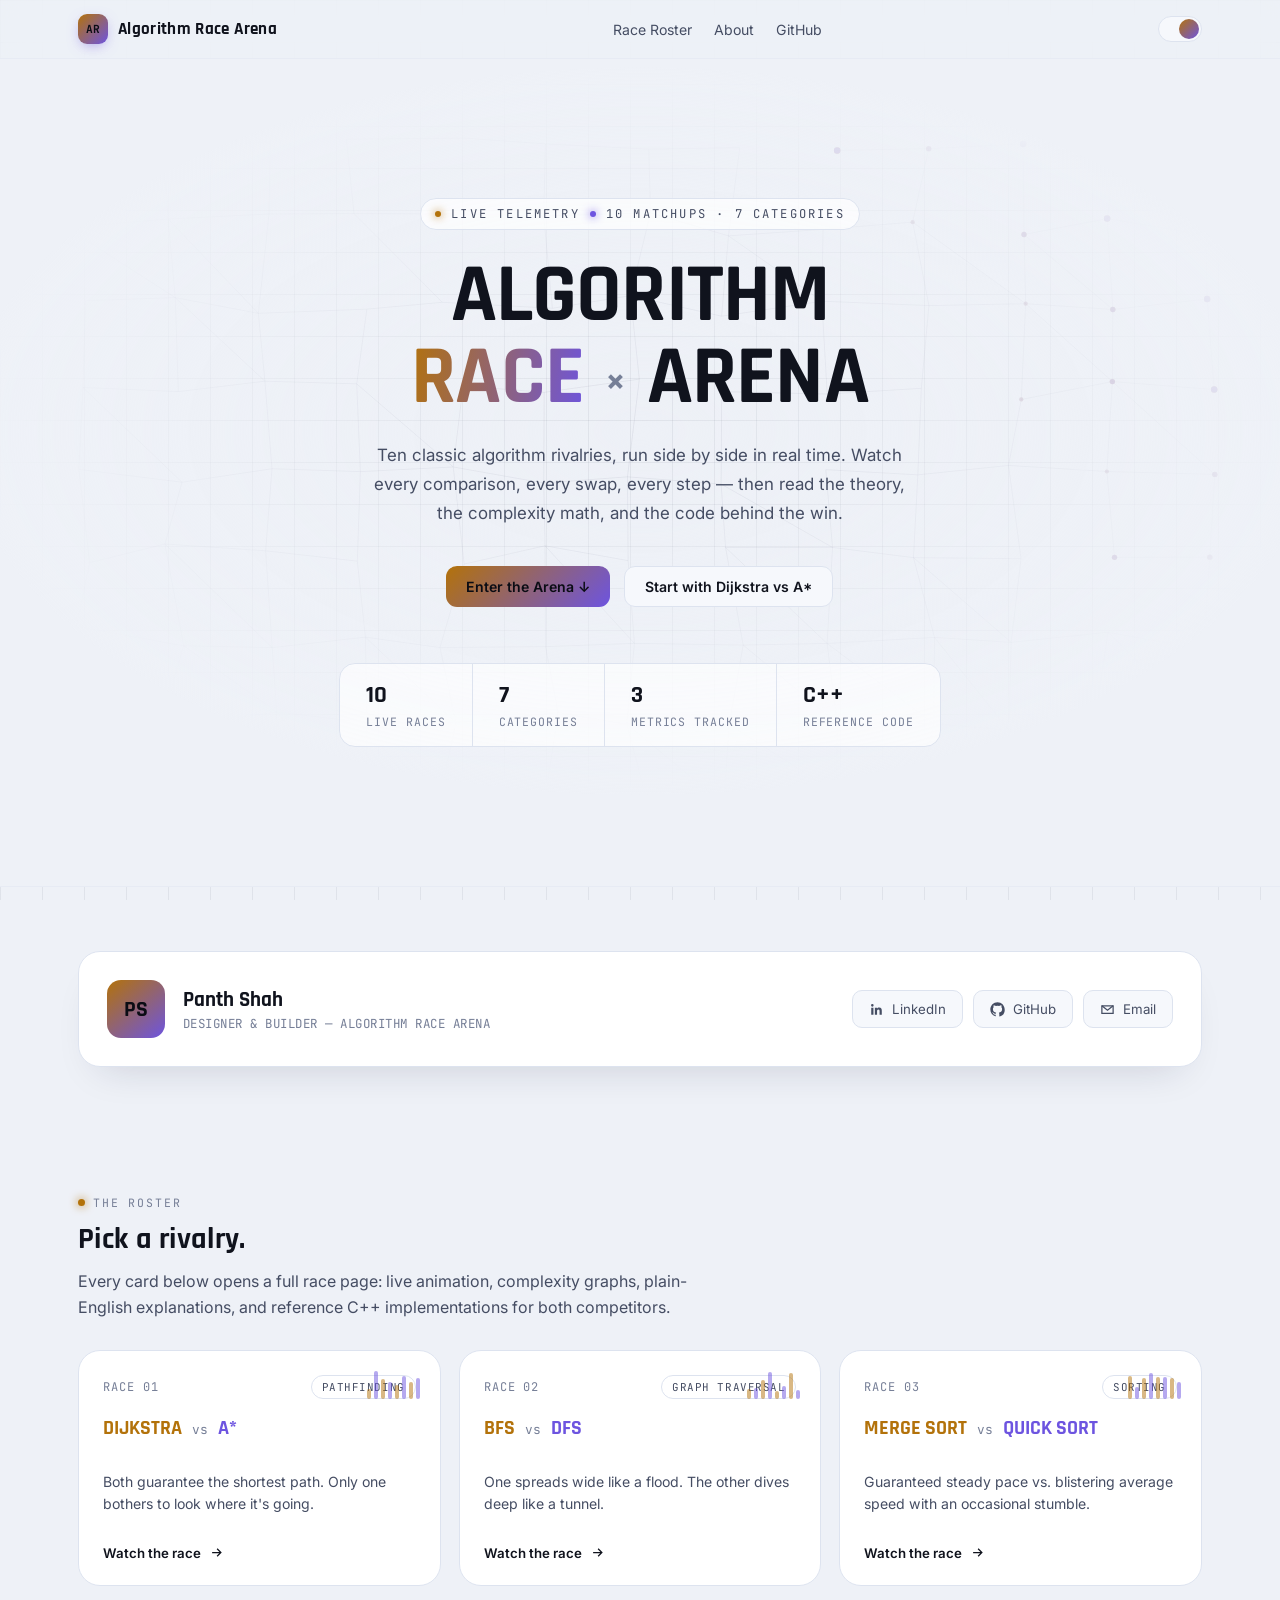
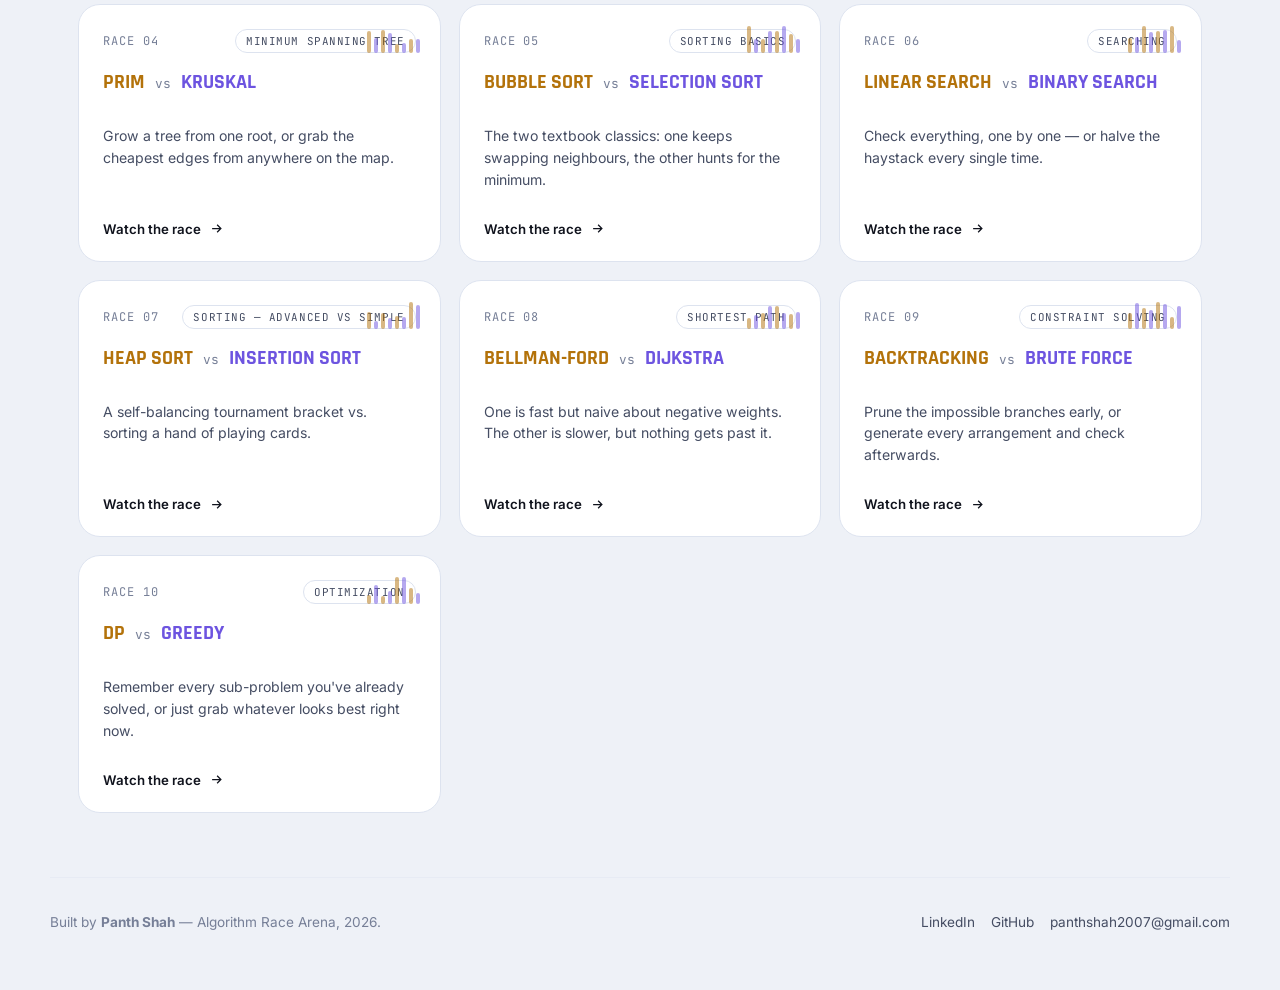
==== index.html @ 22760af7 "Add files via upload" ====
<!DOCTYPE html>
<html lang="en">
<head>
<meta charset="UTF-8">
<meta name="viewport" content="width=device-width, initial-scale=1.0">
<title>Algorithm Race Arena — Panth Shah</title>
<meta name="description" content="Watch classic algorithms race head-to-head — animated, timed, and explained. Built by Panth Shah.">
<link rel="icon" href="data:image/svg+xml,<svg xmlns=%22http://www.w3.org/2000/svg%22 viewBox=%220 0 100 100%22><text y=%22.9em%22 font-size=%2290%22>🏁</text></svg>">
<link rel="stylesheet" href="style.css">
<link rel="stylesheet" href="landing.css">
</head>
<body>

<nav class="topnav">
  <div class="topnav-inner">
    <div class="brand"><span class="brand-mark">AR</span> Algorithm Race Arena</div>
    <div class="nav-links">
      <a href="#roster">Race Roster</a>
      <a href="#about">About</a>
      <a href="https://github.com/PanthShah2007" target="_blank" rel="noopener">GitHub</a>
    </div>
    <button class="theme-toggle" data-theme-toggle aria-label="Toggle light/dark theme"></button>
  </div>
</nav>

<header class="hero">
  <canvas id="heroGraph" class="hero-canvas"></canvas>
  <div class="hero-fade"></div>
  <div class="hero-content">
    <div class="hero-eyebrow"><span class="dot-a"></span> LIVE TELEMETRY <span class="dot-b"></span> 10 MATCHUPS · 7 CATEGORIES</div>
    <h1>Algorithm<br><span class="grad">Race</span> <span class="vs">×</span> Arena</h1>
    <p class="hero-sub">Ten classic algorithm rivalries, run side by side in real time. Watch every comparison, every swap, every step — then read the theory, the complexity math, and the code behind the win.</p>
    <div class="hero-actions">
      <a href="#roster" class="btn btn-primary">Enter the Arena ↓</a>
      <a href="race.html?id=dijkstra-astar" class="btn">Start with Dijkstra vs A*</a>
    </div>
    <div class="hero-stats">
      <div class="stat"><b>10</b><span>Live Races</span></div>
      <div class="stat"><b>7</b><span>Categories</span></div>
      <div class="stat"><b>3</b><span>Metrics Tracked</span></div>
      <div class="stat"><b>C++</b><span>Reference Code</span></div>
    </div>
  </div>
</header>

<main class="shell">

  <section class="section" id="about">
    <div class="panel panel-pad pilot-card">
      <div class="pilot-id">
        <div class="pilot-avatar">PS</div>
        <div>
          <div class="pilot-name">Panth Shah</div>
          <div class="pilot-role">DESIGNER &amp; BUILDER — ALGORITHM RACE ARENA</div>
        </div>
      </div>
      <div class="pilot-links">
        <a href="https://www.linkedin.com/in/panth-shah-445144389" target="_blank" rel="noopener">
          <svg viewBox="0 0 24 24" fill="currentColor"><path d="M20.45 20.45h-3.55v-5.57c0-1.33-.02-3.03-1.85-3.03-1.86 0-2.14 1.45-2.14 2.94v5.66H9.36V9h3.41v1.56h.05c.47-.9 1.63-1.85 3.36-1.85 3.6 0 4.27 2.37 4.27 5.45v6.29zM5.34 7.43a2.06 2.06 0 1 1 0-4.12 2.06 2.06 0 0 1 0 4.12zM7.12 20.45H3.56V9h3.56v11.45z"/></svg>
          LinkedIn
        </a>
        <a href="https://github.com/PanthShah2007" target="_blank" rel="noopener">
          <svg viewBox="0 0 24 24" fill="currentColor"><path d="M12 .5C5.73.5.5 5.73.5 12c0 5.08 3.29 9.39 7.86 10.91.57.1.79-.25.79-.55v-2.1c-3.2.7-3.88-1.36-3.88-1.36-.52-1.34-1.28-1.7-1.28-1.7-1.04-.72.08-.7.08-.7 1.15.08 1.76 1.19 1.76 1.19 1.03 1.75 2.69 1.25 3.35.96.1-.75.4-1.25.73-1.54-2.56-.29-5.26-1.28-5.26-5.72 0-1.26.45-2.29 1.19-3.1-.12-.29-.52-1.47.11-3.06 0 0 .97-.31 3.18 1.18a11.1 11.1 0 0 1 5.8 0c2.2-1.49 3.17-1.18 3.17-1.18.64 1.59.24 2.77.12 3.06.74.81 1.18 1.84 1.18 3.1 0 4.45-2.7 5.42-5.28 5.71.42.36.78 1.08.78 2.18v3.24c0 .3.21.66.8.55A10.52 10.52 0 0 0 23.5 12C23.5 5.73 18.27.5 12 .5z"/></svg>
          GitHub
        </a>
        <a href="mailto:panthshah2007@gmail.com">
          <svg viewBox="0 0 24 24" fill="none" stroke="currentColor" stroke-width="2"><path d="M3 6h18v12H3z"/><path d="M3 6l9 7 9-7"/></svg>
          Email
        </a>
      </div>
    </div>
  </section>

  <section class="section" id="roster">
    <div class="section-head">
      <div class="eyebrow">The Roster</div>
      <h2>Pick a rivalry.</h2>
      <p>Every card below opens a full race page: live animation, complexity graphs, plain-English explanations, and reference C++ implementations for both competitors.</p>
    </div>
    <div class="roster-grid" id="rosterGrid"></div>
  </section>

</main>

<footer class="site-footer shell">
  <div class="footer-inner">
    <div>Built by <strong>Panth Shah</strong> — Algorithm Race Arena, 2026.</div>
    <div class="social-row">
      <a href="https://www.linkedin.com/in/panth-shah-445144389" target="_blank" rel="noopener">LinkedIn</a>
      <a href="https://github.com/PanthShah2007" target="_blank" rel="noopener">GitHub</a>
      <a href="mailto:panthshah2007@gmail.com">panthshah2007@gmail.com</a>
    </div>
  </div>
</footer>

<script src="theme.js"></script>
<script src="hero-graph.js"></script>
<script src="algorithms-data.js"></script>
<script>
  const grid = document.getElementById('rosterGrid');
  const arrow = '<svg viewBox="0 0 24 24" fill="none" stroke="currentColor" stroke-width="2"><path d="M5 12h14M13 6l6 6-6 6"/></svg>';
  ARENA_DATA.forEach((race, i)=>{
    const bars = Array.from({length:8}, ()=> `<i style="height:${8+Math.random()*20}px"></i>`).join('');
    const card = document.createElement('a');
    card.href = `race.html?id=${race.id}`;
    card.className = 'race-card';
    card.innerHTML = `
      <div class="mini-bars">${bars}</div>
      <div class="race-card-top">
        <span class="race-num">RACE ${String(i+1).padStart(2,'0')}</span>
        <span class="race-tag">${race.category}</span>
      </div>
      <div class="race-matchup">
        <span class="a">${race.racerA.short}</span><span class="vs">vs</span><span class="b">${race.racerB.short}</span>
      </div>
      <p class="race-desc">${race.tagline}</p>
      <div class="race-cta">Watch the race ${arrow}</div>
    `;
    card.addEventListener('mousemove', e=>{
      const r = card.getBoundingClientRect();
      card.style.setProperty('--mx', (e.clientX-r.left)+'px');
      card.style.setProperty('--my', (e.clientY-r.top)+'px');
    });
    grid.appendChild(card);
  });
</script>
</body>
</html>
---- style.css ----
/* ============================================================
   ALGORITHM RACE ARENA — Design System
   Concept: live circuit telemetry / racetrack for algorithms
   ============================================================ */

@import url('https://fonts.googleapis.com/css2?family=Rajdhani:wght@500;600;700&family=Inter:wght@400;500;600;700;800&family=JetBrains+Mono:wght@400;500;600;700&display=swap');

:root{
  /* ---- dark (default) ---- */
  --void:        #090c14;
  --surface:     #10141f;
  --elevated:    #161c2b;
  --elevated-2:  #1c2336;
  --line:        #232b40;
  --line-soft:   #1a2032;

  --text-hi:     #f2f4fa;
  --text-mid:    #b7bed1;
  --text-lo:     #757e97;

  --racer-a:     #ffb627;   /* amber lane */
  --racer-a-dim: #7a5a1c;
  --racer-b:     #8b7bff;   /* violet lane */
  --racer-b-dim: #423a7a;

  --good:        #34d399;
  --bad:         #fb7185;
  --info:        #38bdf8;

  --grid-line:   rgba(139,148,178,0.08);

  --radius-sm:   8px;
  --radius-md:   14px;
  --radius-lg:   22px;

  --shadow-1: 0 1px 0 rgba(255,255,255,0.03) inset, 0 20px 40px -20px rgba(0,0,0,0.6);

  --font-display: 'Rajdhani', sans-serif;
  --font-body: 'Inter', sans-serif;
  --font-mono: 'JetBrains Mono', monospace;

  color-scheme: dark;
}

html[data-theme="light"]{
  --void:        #eef1f7;
  --surface:     #ffffff;
  --elevated:    #f6f8fc;
  --elevated-2:  #eef1f8;
  --line:        #dde3ef;
  --line-soft:   #e7ebf4;

  --text-hi:     #10131d;
  --text-mid:    #454d63;
  --text-lo:     #767f97;

  --racer-a:     #b3720a;
  --racer-a-dim: #f0d9ad;
  --racer-b:     #6d54e0;
  --racer-b-dim: #dad3fa;

  --good:        #0f9d67;
  --bad:         #dc3a56;
  --info:        #0284c7;

  --grid-line:   rgba(30,40,70,0.07);
  --shadow-1: 0 1px 0 rgba(255,255,255,0.6) inset, 0 20px 40px -22px rgba(20,30,60,0.18);
  color-scheme: light;
}

*,*::before,*::after{ box-sizing:border-box; }
html{ scroll-behavior:smooth; }
body{
  margin:0;
  background:var(--void);
  color:var(--text-hi);
  font-family:var(--font-body);
  -webkit-font-smoothing:antialiased;
  transition:background .35s ease, color .35s ease;
}

body::before{
  content:"";
  position:fixed; inset:0;
  background-image:
    linear-gradient(var(--grid-line) 1px, transparent 1px),
    linear-gradient(90deg, var(--grid-line) 1px, transparent 1px);
  background-size: 42px 42px;
  pointer-events:none;
  z-index:0;
}

a{ color:inherit; text-decoration:none; }
img{ max-width:100%; display:block; }
button{ font-family:inherit; }

.eyebrow{
  font-family:var(--font-mono);
  font-size:.72rem;
  letter-spacing:.16em;
  text-transform:uppercase;
  color:var(--text-lo);
  display:flex; align-items:center; gap:8px;
}
.eyebrow::before{
  content:"";
  width:7px; height:7px; border-radius:50%;
  background:var(--racer-a);
  box-shadow:0 0 10px var(--racer-a);
}

h1,h2,h3,h4{
  font-family:var(--font-display);
  font-weight:700;
  letter-spacing:.01em;
  margin:0;
  color:var(--text-hi);
}

.mono{ font-family:var(--font-mono); }

/* ---------- shell / nav ---------- */
.shell{ position:relative; z-index:1; max-width:1180px; margin:0 auto; padding:0 28px; }

.topnav{
  position:sticky; top:0; z-index:50;
  backdrop-filter:blur(14px) saturate(140%);
  background:color-mix(in srgb, var(--void) 78%, transparent);
  border-bottom:1px solid var(--line-soft);
}
.topnav-inner{
  max-width:1180px; margin:0 auto; padding:14px 28px;
  display:flex; align-items:center; justify-content:space-between; gap:16px;
}
.brand{ display:flex; align-items:center; gap:10px; font-family:var(--font-display); font-weight:700; font-size:1.08rem; letter-spacing:.02em; }
.brand-mark{
  width:30px;height:30px;border-radius:9px;
  background:linear-gradient(135deg, var(--racer-a), var(--racer-b));
  display:flex; align-items:center; justify-content:center;
  font-family:var(--font-mono); font-size:.7rem; font-weight:700; color:#0a0c14;
  box-shadow:0 4px 14px -4px color-mix(in srgb, var(--racer-b) 60%, transparent);
}
.nav-links{ display:flex; align-items:center; gap:22px; font-size:.88rem; color:var(--text-mid); }
.nav-links a:hover{ color:var(--text-hi); }
.back-link{ display:flex; align-items:center; gap:8px; font-size:.85rem; color:var(--text-mid); }
.back-link:hover{ color:var(--text-hi); }
.back-link svg{ width:16px; height:16px; }

.theme-toggle{
  width:44px; height:26px; border-radius:20px; border:1px solid var(--line);
  background:var(--elevated); position:relative; cursor:pointer; flex-shrink:0;
}
.theme-toggle::after{
  content:"";
  position:absolute; top:2px; left:2px; width:20px; height:20px; border-radius:50%;
  background:linear-gradient(135deg,var(--racer-a),var(--racer-b));
  transition:transform .3s cubic-bezier(.65,0,.35,1);
}
html[data-theme="light"] .theme-toggle::after{ transform:translateX(18px); }

/* ---------- buttons ---------- */
.btn{
  display:inline-flex; align-items:center; gap:8px;
  padding:11px 20px; border-radius:11px; border:1px solid var(--line);
  background:var(--elevated); color:var(--text-hi);
  font-size:.88rem; font-weight:600; cursor:pointer;
  transition:transform .15s ease, border-color .15s ease, background .15s ease;
}
.btn:hover{ border-color:color-mix(in srgb, var(--racer-b) 50%, var(--line)); transform:translateY(-1px); }
.btn:active{ transform:translateY(0); }
.btn-primary{
  background:linear-gradient(135deg, var(--racer-a), var(--racer-b));
  color:#0a0c14; border:none;
}
.btn-primary:hover{ filter:brightness(1.08); }
.btn:disabled{ opacity:.4; cursor:not-allowed; transform:none; }
.btn svg{ width:15px; height:15px; }

.btn-row{ display:flex; gap:10px; flex-wrap:wrap; align-items:center; }

/* ---------- cards / panels ---------- */
.panel{
  background:var(--surface);
  border:1px solid var(--line);
  border-radius:var(--radius-lg);
  box-shadow:var(--shadow-1);
}
.panel-pad{ padding:28px; }

.section{ padding:64px 0; position:relative; z-index:1; }
.section-head{ margin-bottom:30px; max-width:640px; }
.section-head h2{ font-size:1.9rem; margin-top:10px; }
.section-head p{ color:var(--text-mid); margin-top:10px; line-height:1.6; }

footer.site-footer{
  border-top:1px solid var(--line-soft); padding:36px 0 60px; position:relative; z-index:1;
  color:var(--text-lo); font-size:.85rem;
}
.footer-inner{ display:flex; justify-content:space-between; align-items:center; gap:16px; flex-wrap:wrap; }
.social-row{ display:flex; gap:16px; }
.social-row a{ display:flex; align-items:center; gap:6px; color:var(--text-mid); }
.social-row a:hover{ color:var(--text-hi); }
.social-row svg{ width:16px; height:16px; }

::selection{ background:color-mix(in srgb, var(--racer-b) 40%, transparent); }

/* scrollbar */
::-webkit-scrollbar{ width:10px; height:10px; }
::-webkit-scrollbar-track{ background:var(--void); }
::-webkit-scrollbar-thumb{ background:var(--line); border-radius:20px; }
::-webkit-scrollbar-thumb:hover{ background:var(--racer-b-dim); }

@media (max-width:720px){
  .nav-links{ display:none; }
  .section{ padding:44px 0; }
}
---- landing.css ----
/* ---------- hero ---------- */
.hero{
  position:relative;
  min-height:92vh;
  display:flex; flex-direction:column; align-items:center; justify-content:center;
  text-align:center;
  overflow:hidden;
  border-bottom:1px solid var(--line-soft);
}
.hero-canvas{
  position:absolute; inset:0; width:100%; height:100%;
  opacity:.9;
}
.hero-fade{
  position:absolute; inset:0;
  background:radial-gradient(ellipse 60% 50% at 50% 45%, transparent 0%, var(--void) 88%);
  pointer-events:none;
}
.hero-content{ position:relative; z-index:2; padding:0 24px; max-width:820px; }

.hero-eyebrow{
  display:inline-flex; align-items:center; gap:10px;
  font-family:var(--font-mono); font-size:.76rem; letter-spacing:.18em; text-transform:uppercase;
  color:var(--text-mid);
  border:1px solid var(--line); padding:7px 14px; border-radius:30px;
  background:color-mix(in srgb, var(--surface) 70%, transparent);
  margin-bottom:26px;
}
.hero-eyebrow .dot-a{ width:6px;height:6px;border-radius:50%; background:var(--racer-a); box-shadow:0 0 8px var(--racer-a);}
.hero-eyebrow .dot-b{ width:6px;height:6px;border-radius:50%; background:var(--racer-b); box-shadow:0 0 8px var(--racer-b);}

.hero h1{
  font-size:clamp(2.6rem, 7vw, 5.2rem);
  line-height:.98;
  letter-spacing:-.01em;
  text-transform:uppercase;
}
.hero h1 .vs{
  font-size:.42em;
  vertical-align:middle;
  color:var(--text-lo);
  font-family:var(--font-mono);
  margin:0 .12em;
}
.hero h1 .grad{
  background:linear-gradient(100deg, var(--racer-a), var(--racer-b));
  -webkit-background-clip:text; background-clip:text; color:transparent;
}

.hero-sub{
  margin:22px auto 0; max-width:560px;
  color:var(--text-mid); font-size:1.06rem; line-height:1.7;
}

.hero-actions{ margin-top:38px; display:flex; gap:14px; justify-content:center; flex-wrap:wrap; }

.hero-stats{
  margin-top:56px; display:flex; gap:0; justify-content:center; flex-wrap:wrap;
  border:1px solid var(--line); border-radius:16px; overflow:hidden;
  background:color-mix(in srgb, var(--surface) 65%, transparent);
}
.hero-stats .stat{ padding:16px 26px; text-align:left; border-right:1px solid var(--line); }
.hero-stats .stat:last-child{ border-right:none; }
.hero-stats .stat b{ display:block; font-family:var(--font-display); font-size:1.5rem; }
.hero-stats .stat span{ font-size:.72rem; color:var(--text-lo); text-transform:uppercase; letter-spacing:.08em; font-family:var(--font-mono); }

/* ---------- pilot / id card ---------- */
.pilot-card{
  display:flex; align-items:center; gap:24px; flex-wrap:wrap;
  justify-content:space-between;
}
.pilot-id{ display:flex; align-items:center; gap:18px; }
.pilot-avatar{
  width:58px; height:58px; border-radius:14px;
  background:linear-gradient(140deg, var(--racer-a), var(--racer-b));
  display:flex; align-items:center; justify-content:center;
  font-family:var(--font-display); font-weight:700; font-size:1.4rem; color:#0a0c14;
  flex-shrink:0;
}
.pilot-name{ font-family:var(--font-display); font-size:1.3rem; font-weight:700; }
.pilot-role{ font-family:var(--font-mono); font-size:.78rem; color:var(--text-lo); margin-top:2px; letter-spacing:.04em; }
.pilot-links{ display:flex; gap:10px; flex-wrap:wrap; }
.pilot-links a{
  display:flex; align-items:center; gap:8px;
  padding:10px 16px; border-radius:10px; border:1px solid var(--line);
  font-size:.83rem; color:var(--text-mid); background:var(--elevated);
}
.pilot-links a:hover{ color:var(--text-hi); border-color:var(--racer-b-dim); }
.pilot-links svg{ width:15px; height:15px; }

/* ---------- roster grid ---------- */
.roster-grid{
  display:grid; grid-template-columns:repeat(auto-fill, minmax(310px,1fr)); gap:18px;
}
.race-card{
  position:relative;
  padding:24px; border-radius:var(--radius-lg);
  background:var(--surface); border:1px solid var(--line);
  overflow:hidden;
  transition:transform .25s cubic-bezier(.2,.8,.2,1), border-color .25s ease, box-shadow .25s ease;
  display:flex; flex-direction:column; gap:16px; min-height:200px;
}
.race-card::before{
  content:""; position:absolute; inset:0; opacity:0;
  background:radial-gradient(420px circle at var(--mx,50%) var(--my,0%), color-mix(in srgb, var(--racer-b) 16%, transparent), transparent 60%);
  transition:opacity .25s ease; pointer-events:none;
}
.race-card:hover{ transform:translateY(-4px); border-color:color-mix(in srgb, var(--racer-b) 45%, var(--line)); box-shadow:0 24px 40px -26px rgba(0,0,0,.55); }
.race-card:hover::before{ opacity:1; }

.race-card-top{ display:flex; align-items:center; justify-content:space-between; gap:10px; }
.race-num{ font-family:var(--font-mono); font-size:.75rem; color:var(--text-lo); letter-spacing:.08em; }
.race-tag{
  font-family:var(--font-mono); font-size:.68rem; letter-spacing:.05em; text-transform:uppercase;
  padding:4px 10px; border-radius:20px; border:1px solid var(--line); color:var(--text-mid);
}
.race-matchup{ display:flex; align-items:baseline; gap:10px; flex-wrap:wrap; }
.race-matchup .a{ color:var(--racer-a); font-family:var(--font-display); font-weight:700; font-size:1.28rem; }
.race-matchup .b{ color:var(--racer-b); font-family:var(--font-display); font-weight:700; font-size:1.28rem; }
.race-matchup .vs{ color:var(--text-lo); font-family:var(--font-mono); font-size:.8rem; }
.race-desc{ color:var(--text-mid); font-size:.88rem; line-height:1.55; flex-grow:1; }
.race-cta{ display:flex; align-items:center; gap:8px; font-size:.83rem; font-weight:600; color:var(--text-hi); }
.race-cta svg{ width:15px; height:15px; transition:transform .2s ease; }
.race-card:hover .race-cta svg{ transform:translateX(4px); }

.race-card .mini-bars{ position:absolute; right:20px; top:20px; display:flex; gap:3px; align-items:flex-end; height:28px; opacity:.5; }
.race-card .mini-bars i{ width:4px; border-radius:2px; display:block; background:var(--racer-a); }
.race-card .mini-bars i:nth-child(2n){ background:var(--racer-b); }

@media (max-width:600px){
  .pilot-card{ flex-direction:column; align-items:flex-start; }
}
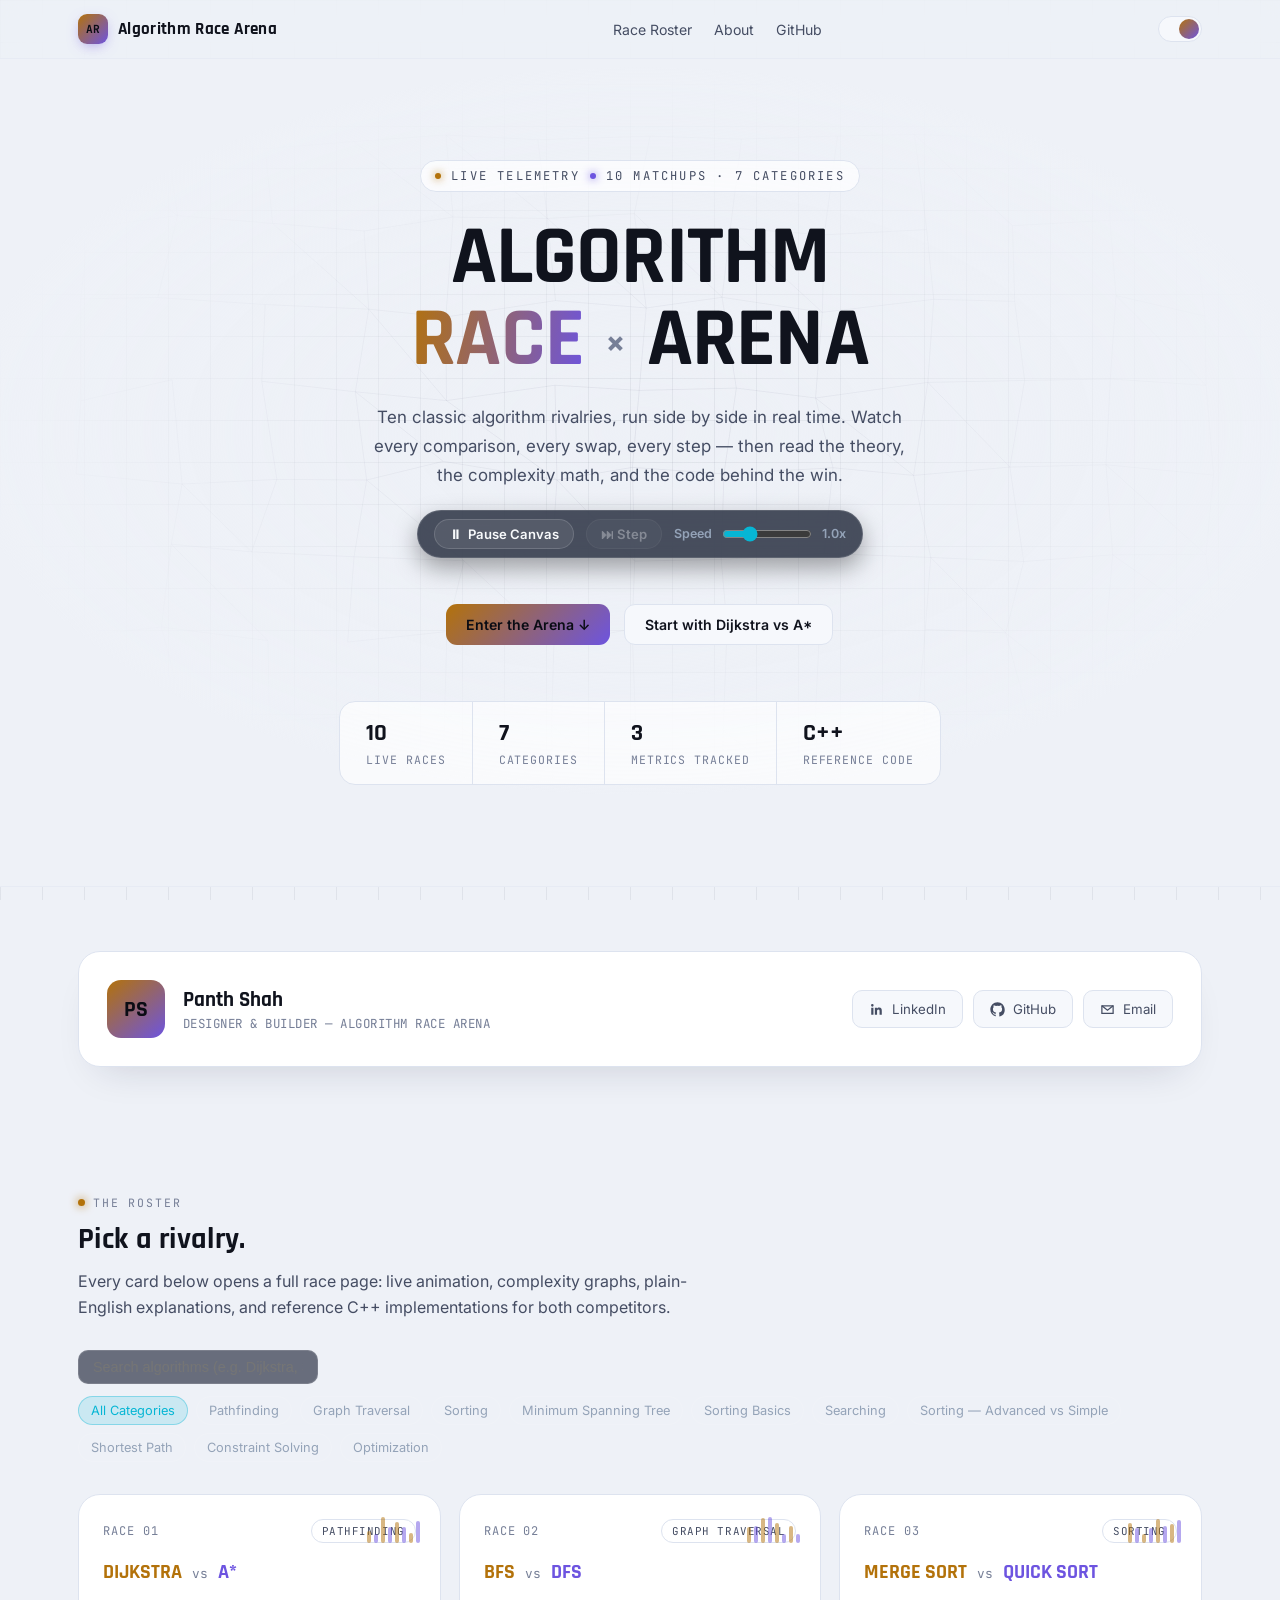
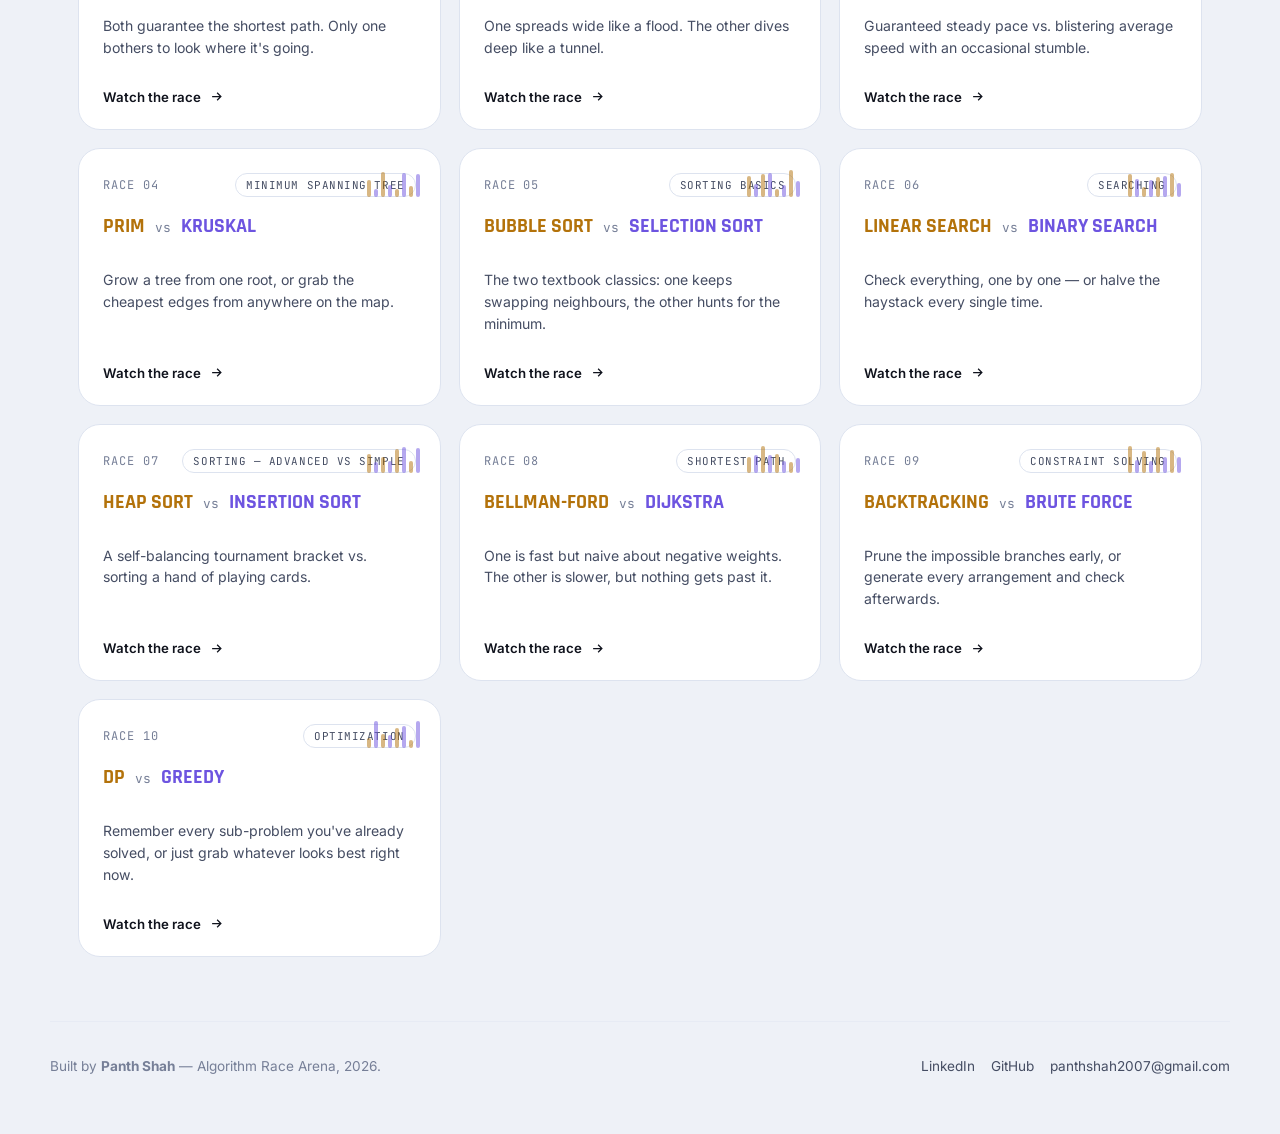
==== commit 7bbe48e7: "Enhance index.html with new styles and controls Added styling for playback telemetry controller and " ====
--- a/index.html
+++ b/index.html
@@ -8,6 +8,97 @@
 <link rel="icon" href="data:image/svg+xml,<svg xmlns=%22http://www.w3.org/2000/svg%22 viewBox=%220 0 100 100%22><text y=%22.9em%22 font-size=%2290%22>🏁</text></svg>">
 <link rel="stylesheet" href="style.css">
 <link rel="stylesheet" href="landing.css">
+<style>
+  /* Playback telemetry controller styling */
+  .hero-playback-bar {
+    display: inline-flex;
+    align-items: center;
+    gap: 12px;
+    background: rgba(15, 23, 42, 0.75);
+    backdrop-filter: blur(12px);
+    border: 1px solid rgba(255, 255, 255, 0.12);
+    padding: 8px 16px;
+    border-radius: 999px;
+    margin: 1.25rem 0 0.5rem;
+    box-shadow: 0 10px 25px rgba(0, 0, 0, 0.35);
+  }
+  .ctrl-btn {
+    background: rgba(255, 255, 255, 0.08);
+    border: 1px solid rgba(255, 255, 255, 0.15);
+    color: #f8fafc;
+    border-radius: 999px;
+    padding: 6px 14px;
+    font-size: 0.82rem;
+    font-weight: 600;
+    cursor: pointer;
+    display: inline-flex;
+    align-items: center;
+    gap: 6px;
+    transition: all 0.2s ease;
+  }
+  .ctrl-btn:hover {
+    background: rgba(255, 255, 255, 0.18);
+  }
+  .ctrl-btn:disabled {
+    opacity: 0.35;
+    cursor: not-allowed;
+  }
+  .speed-ctrl {
+    display: flex;
+    align-items: center;
+    gap: 8px;
+    font-size: 0.78rem;
+    font-weight: 600;
+    color: #94a3b8;
+  }
+  .speed-ctrl input[type="range"] {
+    accent-color: #06b6d4;
+    cursor: pointer;
+    width: 90px;
+  }
+  /* Roster filtering controls */
+  .roster-controls {
+    display: flex;
+    flex-wrap: wrap;
+    gap: 12px;
+    align-items: center;
+    justify-content: space-between;
+    margin-bottom: 2rem;
+  }
+  .roster-search {
+    background: rgba(15, 23, 42, 0.6);
+    border: 1px solid rgba(255, 255, 255, 0.12);
+    border-radius: 10px;
+    padding: 8px 14px;
+    color: #f8fafc;
+    font-size: 0.9rem;
+    outline: none;
+    min-width: 240px;
+  }
+  .roster-search:focus {
+    border-color: #06b6d4;
+  }
+  .category-filter-chips {
+    display: flex;
+    gap: 8px;
+    flex-wrap: wrap;
+  }
+  .filter-chip {
+    background: rgba(255, 255, 255, 0.05);
+    border: 1px solid rgba(255, 255, 255, 0.08);
+    color: #94a3b8;
+    padding: 6px 12px;
+    border-radius: 999px;
+    font-size: 0.8rem;
+    cursor: pointer;
+    transition: all 0.2s ease;
+  }
+  .filter-chip.active, .filter-chip:hover {
+    background: rgba(6, 182, 212, 0.15);
+    color: #06b6d4;
+    border-color: rgba(6, 182, 212, 0.35);
+  }
+</style>
 </head>
 <body>
 
@@ -17,7 +108,7 @@
     <div class="nav-links">
       <a href="#roster">Race Roster</a>
       <a href="#about">About</a>
-      <a href="https://github.com/PanthShah2007" target="_blank" rel="noopener">GitHub</a>
+      <a href="https://github.com/PanthShah2007/Algo-Race-Arena" target="_blank" rel="noopener">GitHub</a>
     </div>
     <button class="theme-toggle" data-theme-toggle aria-label="Toggle light/dark theme"></button>
   </div>
@@ -30,6 +121,22 @@
     <div class="hero-eyebrow"><span class="dot-a"></span> LIVE TELEMETRY <span class="dot-b"></span> 10 MATCHUPS · 7 CATEGORIES</div>
     <h1>Algorithm<br><span class="grad">Race</span> <span class="vs">×</span> Arena</h1>
     <p class="hero-sub">Ten classic algorithm rivalries, run side by side in real time. Watch every comparison, every swap, every step — then read the theory, the complexity math, and the code behind the win.</p>
+    
+    <!-- Hero Playback Controller Bar -->
+    <div class="hero-playback-bar">
+      <button id="btnHeroPlayPause" class="ctrl-btn" title="Toggle animation play/pause">
+        <span id="heroPlayIcon">⏸</span> <span id="heroPlayText">Pause Canvas</span>
+      </button>
+      <button id="btnHeroStep" class="ctrl-btn" disabled title="Step one frame forward">
+        ⏭ Step
+      </button>
+      <div class="speed-ctrl">
+        <span>Speed</span>
+        <input type="range" id="heroSpeedSlider" min="0.25" max="3" step="0.25" value="1">
+        <span id="heroSpeedLabel">1.0x</span>
+      </div>
+    </div>
+
     <div class="hero-actions">
       <a href="#roster" class="btn btn-primary">Enter the Arena ↓</a>
       <a href="race.html?id=dijkstra-astar" class="btn">Start with Dijkstra vs A*</a>
@@ -77,6 +184,15 @@
       <h2>Pick a rivalry.</h2>
       <p>Every card below opens a full race page: live animation, complexity graphs, plain-English explanations, and reference C++ implementations for both competitors.</p>
     </div>
+
+    <!-- Filter & Search Controls -->
+    <div class="roster-controls">
+      <input type="text" id="rosterSearchInput" class="roster-search" placeholder="Search algorithms (e.g. Dijkstra, Sort, Tree)...">
+      <div class="category-filter-chips" id="categoryChips">
+        <button class="filter-chip active" data-category="ALL">All Categories</button>
+      </div>
+    </div>
+
     <div class="roster-grid" id="rosterGrid"></div>
   </section>
 
@@ -98,30 +214,113 @@
 <script src="algorithms-data.js"></script>
 <script>
   const grid = document.getElementById('rosterGrid');
+  const searchInput = document.getElementById('rosterSearchInput');
+  const categoryChips = document.getElementById('categoryChips');
   const arrow = '<svg viewBox="0 0 24 24" fill="none" stroke="currentColor" stroke-width="2"><path d="M5 12h14M13 6l6 6-6 6"/></svg>';
-  ARENA_DATA.forEach((race, i)=>{
-    const bars = Array.from({length:8}, ()=> `<i style="height:${8+Math.random()*20}px"></i>`).join('');
-    const card = document.createElement('a');
-    card.href = `race.html?id=${race.id}`;
-    card.className = 'race-card';
-    card.innerHTML = `
-      <div class="mini-bars">${bars}</div>
-      <div class="race-card-top">
-        <span class="race-num">RACE ${String(i+1).padStart(2,'0')}</span>
-        <span class="race-tag">${race.category}</span>
-      </div>
-      <div class="race-matchup">
-        <span class="a">${race.racerA.short}</span><span class="vs">vs</span><span class="b">${race.racerB.short}</span>
-      </div>
-      <p class="race-desc">${race.tagline}</p>
-      <div class="race-cta">Watch the race ${arrow}</div>
-    `;
-    card.addEventListener('mousemove', e=>{
-      const r = card.getBoundingClientRect();
-      card.style.setProperty('--mx', (e.clientX-r.left)+'px');
-      card.style.setProperty('--my', (e.clientY-r.top)+'px');
+
+  let activeCategory = 'ALL';
+  let searchQuery = '';
+
+  // 1. Build Category Chips dynamically
+  const categories = ['ALL', ...new Set(ARENA_DATA.map(r => r.category))];
+  categoryChips.innerHTML = categories.map(cat => 
+    `<button class="filter-chip ${cat === 'ALL' ? 'active' : ''}" data-category="${cat}">${cat === 'ALL' ? 'All Categories' : cat}</button>`
+  ).join('');
+
+  categoryChips.addEventListener('click', (e) => {
+    if (e.target.classList.contains('filter-chip')) {
+      document.querySelectorAll('.filter-chip').forEach(c => c.classList.remove('active'));
+      e.target.classList.add('active');
+      activeCategory = e.target.getAttribute('data-category');
+      renderRoster();
+    }
+  });
+
+  searchInput.addEventListener('input', (e) => {
+    searchQuery = e.target.value.toLowerCase().trim();
+    renderRoster();
+  });
+
+  // 2. Render Roster Grid with filters applied
+  function renderRoster() {
+    grid.innerHTML = '';
+    const filtered = ARENA_DATA.filter(race => {
+      const matchCat = activeCategory === 'ALL' || race.category === activeCategory;
+      const matchQuery = !searchQuery || 
+        race.racerA.name.toLowerCase().includes(searchQuery) ||
+        race.racerB.name.toLowerCase().includes(searchQuery) ||
+        race.racerA.short.toLowerCase().includes(searchQuery) ||
+        race.racerB.short.toLowerCase().includes(searchQuery) ||
+        race.tagline.toLowerCase().includes(searchQuery) ||
+        race.category.toLowerCase().includes(searchQuery);
+      return matchCat && matchQuery;
     });
-    grid.appendChild(card);
+
+    if (filtered.length === 0) {
+      grid.innerHTML = `<div style="grid-column: 1 / -1; text-align: center; padding: 3rem; color: #94a3b8;">No matching algorithm rivalries found.</div>`;
+      return;
+    }
+
+    filtered.forEach((race, i) => {
+      const bars = Array.from({length:8}, ()=> `<i style="height:${8+Math.random()*20}px"></i>`).join('');
+      const card = document.createElement('a');
+      card.href = `race.html?id=${race.id}`;
+      card.className = 'race-card';
+      card.innerHTML = `
+        <div class="mini-bars">${bars}</div>
+        <div class="race-card-top">
+          <span class="race-num">RACE ${String(i+1).padStart(2,'0')}</span>
+          <span class="race-tag">${race.category}</span>
+        </div>
+        <div class="race-matchup">
+          <span class="a">${race.racerA.short}</span><span class="vs">vs</span><span class="b">${race.racerB.short}</span>
+        </div>
+        <p class="race-desc">${race.tagline}</p>
+        <div class="race-cta">Watch the race ${arrow}</div>
+      `;
+      card.addEventListener('mousemove', e => {
+        const r = card.getBoundingClientRect();
+        card.style.setProperty('--mx', (e.clientX-r.left)+'px');
+        card.style.setProperty('--my', (e.clientY-r.top)+'px');
+      });
+      grid.appendChild(card);
+    });
+  }
+
+  renderRoster();
+
+  // 3. Hook Hero Background Controls to heroGraph
+  const btnHeroPlayPause = document.getElementById('btnHeroPlayPause');
+  const btnHeroStep = document.getElementById('btnHeroStep');
+  const heroSpeedSlider = document.getElementById('heroSpeedSlider');
+  const heroSpeedLabel = document.getElementById('heroSpeedLabel');
+  const heroPlayIcon = document.getElementById('heroPlayIcon');
+  const heroPlayText = document.getElementById('heroPlayText');
+
+  let heroIsPaused = false;
+
+  btnHeroPlayPause.addEventListener('click', () => {
+    heroIsPaused = !heroIsPaused;
+    if (window.setHeroAnimationPaused) {
+      window.setHeroAnimationPaused(heroIsPaused);
+    }
+    heroPlayIcon.textContent = heroIsPaused ? '▶' : '⏸';
+    heroPlayText.textContent = heroIsPaused ? 'Resume Canvas' : 'Pause Canvas';
+    btnHeroStep.disabled = !heroIsPaused;
+  });
+
+  btnHeroStep.addEventListener('click', () => {
+    if (heroIsPaused && window.stepHeroAnimationFrame) {
+      window.stepHeroAnimationFrame();
+    }
+  });
+
+  heroSpeedSlider.addEventListener('input', (e) => {
+    const val = parseFloat(e.target.value);
+    heroSpeedLabel.textContent = `${val.toFixed(2)}x`;
+    if (window.setHeroAnimationSpeed) {
+      window.setHeroAnimationSpeed(val);
+    }
   });
 </script>
 </body>
